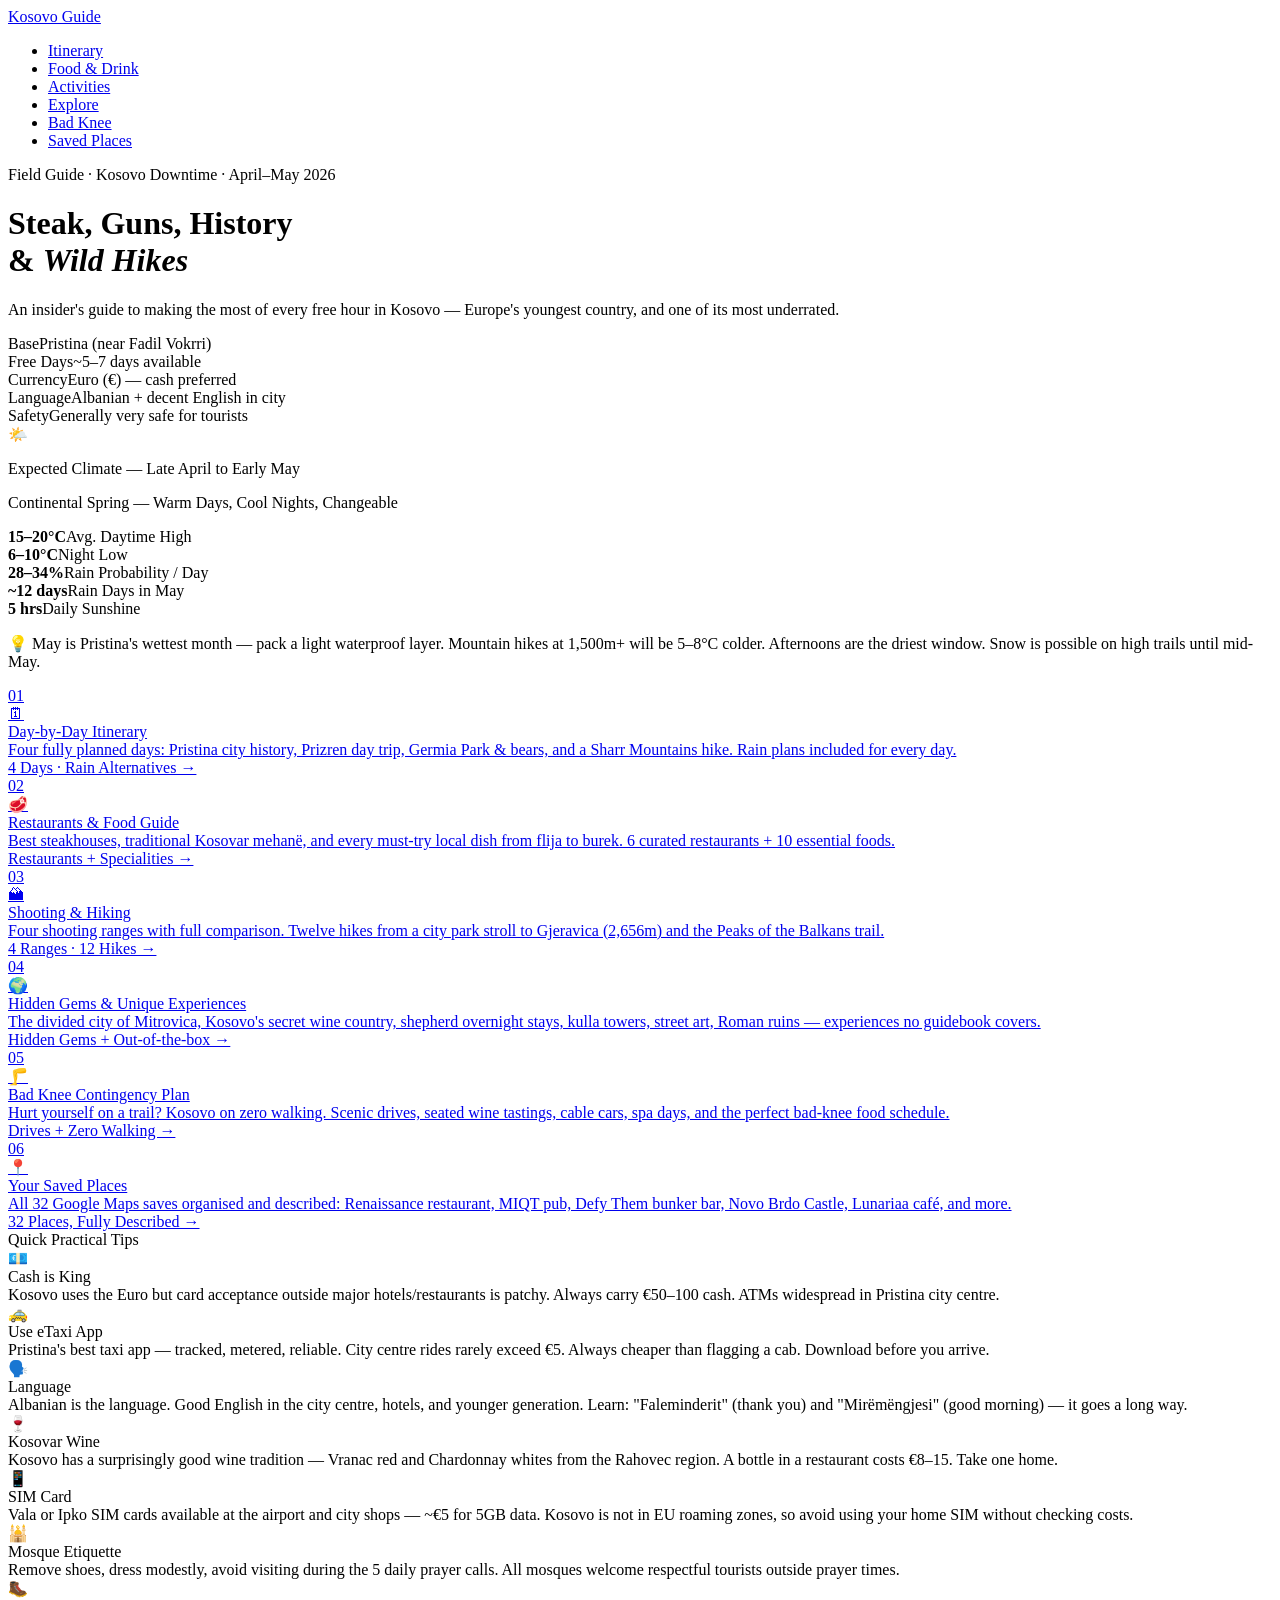
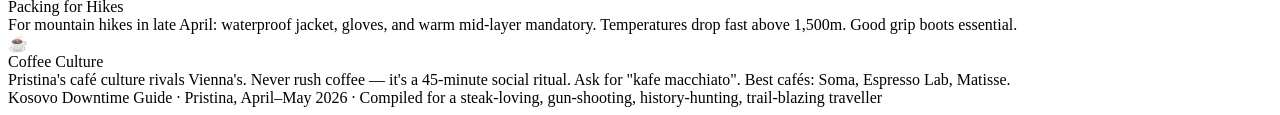
==== kos-trip/index.html @ 869a8394 "Add files via upload" ====
<!DOCTYPE html>
<html lang="en">
<head>
  <meta charset="UTF-8">
  <meta name="viewport" content="width=device-width, initial-scale=1.0">
  <title>Kosovo Downtime Guide — Steak, Guns, History & Wild Hikes</title>
  <link href="https://fonts.googleapis.com/css2?family=Playfair+Display:wght@400;700;900&family=IBM+Plex+Mono:wght@400;600&family=Lato:wght@300;400;700&display=swap" rel="stylesheet">
  <link rel="stylesheet" href="css/style.css">
</head>
<body>
<nav class="site-nav" aria-label="Site navigation">
  <div class="site-nav-inner">
    <a href="index.html" class="nav-brand">Kosovo Guide</a>
    <ul class="nav-links">
      <li><a href="itinerary.html">Itinerary</a></li>
      <li><a href="food.html">Food &amp; Drink</a></li>
      <li><a href="activities.html">Activities</a></li>
      <li><a href="explore.html">Explore</a></li>
      <li><a href="contingency.html">Bad Knee</a></li>
      <li><a href="saved-places.html">Saved Places</a></li>
    </ul>
  </div>
</nav>
<header class="masthead" role="banner">
  <div class="masthead-inner">
    <p class="masthead-eyebrow">Field Guide · Kosovo Downtime · April–May 2026</p>
    <h1>Steak, Guns, History<br>&amp; <em>Wild Hikes</em></h1>
    <p class="masthead-tagline">An insider's guide to making the most of every free hour in Kosovo — Europe's youngest country, and one of its most underrated.</p>
    <div class="masthead-meta">
      <div class="meta-item"><span class="meta-label">Base</span><span class="meta-value">Pristina (near Fadil Vokrri)</span></div>
      <div class="meta-item"><span class="meta-label">Free Days</span><span class="meta-value">~5–7 days available</span></div>
      <div class="meta-item"><span class="meta-label">Currency</span><span class="meta-value">Euro (€) — cash preferred</span></div>
      <div class="meta-item"><span class="meta-label">Language</span><span class="meta-value">Albanian + decent English in city</span></div>
      <div class="meta-item"><span class="meta-label">Safety</span><span class="meta-value">Generally very safe for tourists</span></div>
    </div>
  </div>
</header>
<section class="weather-strip" aria-label="Weather overview">
  <div class="weather-strip-inner">
    <div class="weather-icon" aria-hidden="true">🌤️</div>
    <div>
      <p class="weather-title">Expected Climate — Late April to Early May</p>
      <p class="weather-heading">Continental Spring — Warm Days, Cool Nights, Changeable</p>
      <div class="weather-stats">
        <div class="w-stat"><strong>15–20°C</strong><span>Avg. Daytime High</span></div>
        <div class="w-stat"><strong>6–10°C</strong><span>Night Low</span></div>
        <div class="w-stat"><strong>28–34%</strong><span>Rain Probability / Day</span></div>
        <div class="w-stat"><strong>~12 days</strong><span>Rain Days in May</span></div>
        <div class="w-stat"><strong>5 hrs</strong><span>Daily Sunshine</span></div>
      </div>
      <p class="weather-tip">💡 May is Pristina's wettest month — pack a light waterproof layer. Mountain hikes at 1,500m+ will be 5–8°C colder. Afternoons are the driest window. Snow is possible on high trails until mid-May.</p>
    </div>
  </div>
</section>
<main>
  <div class="container">
    <div class="home-grid" role="list">
      <a href="itinerary.html" class="home-card" role="listitem">
        <div class="home-card-top"><div class="home-card-num" aria-hidden="true">01</div><div class="home-card-emoji">🗓</div><div class="home-card-title">Day-by-Day Itinerary</div></div>
        <div class="home-card-body">Four fully planned days: Pristina city history, Prizren day trip, Germia Park &amp; bears, and a Sharr Mountains hike. Rain plans included for every day.</div>
        <div class="home-card-footer">4 Days · Rain Alternatives →</div>
      </a>
      <a href="food.html" class="home-card" role="listitem">
        <div class="home-card-top"><div class="home-card-num" aria-hidden="true">02</div><div class="home-card-emoji">🥩</div><div class="home-card-title">Restaurants &amp; Food Guide</div></div>
        <div class="home-card-body">Best steakhouses, traditional Kosovar mehanë, and every must-try local dish from flija to burek. 6 curated restaurants + 10 essential foods.</div>
        <div class="home-card-footer">Restaurants + Specialities →</div>
      </a>
      <a href="activities.html" class="home-card" role="listitem">
        <div class="home-card-top"><div class="home-card-num" aria-hidden="true">03</div><div class="home-card-emoji">🏔</div><div class="home-card-title">Shooting &amp; Hiking</div></div>
        <div class="home-card-body">Four shooting ranges with full comparison. Twelve hikes from a city park stroll to Gjeravica (2,656m) and the Peaks of the Balkans trail.</div>
        <div class="home-card-footer">4 Ranges · 12 Hikes →</div>
      </a>
      <a href="explore.html" class="home-card" role="listitem">
        <div class="home-card-top"><div class="home-card-num" aria-hidden="true">04</div><div class="home-card-emoji">🌍</div><div class="home-card-title">Hidden Gems &amp; Unique Experiences</div></div>
        <div class="home-card-body">The divided city of Mitrovica, Kosovo's secret wine country, shepherd overnight stays, kulla towers, street art, Roman ruins — experiences no guidebook covers.</div>
        <div class="home-card-footer">Hidden Gems + Out-of-the-box →</div>
      </a>
      <a href="contingency.html" class="home-card" role="listitem">
        <div class="home-card-top"><div class="home-card-num" aria-hidden="true">05</div><div class="home-card-emoji">🦵</div><div class="home-card-title">Bad Knee Contingency Plan</div></div>
        <div class="home-card-body">Hurt yourself on a trail? Kosovo on zero walking. Scenic drives, seated wine tastings, cable cars, spa days, and the perfect bad-knee food schedule.</div>
        <div class="home-card-footer">Drives + Zero Walking →</div>
      </a>
      <a href="saved-places.html" class="home-card" role="listitem">
        <div class="home-card-top"><div class="home-card-num" aria-hidden="true">06</div><div class="home-card-emoji">📍</div><div class="home-card-title">Your Saved Places</div></div>
        <div class="home-card-body">All 32 Google Maps saves organised and described: Renaissance restaurant, MIQT pub, Defy Them bunker bar, Novo Brdo Castle, Lunariaa café, and more.</div>
        <div class="home-card-footer">32 Places, Fully Described →</div>
      </a>
    </div>
    <div class="tips-strip" role="complementary" aria-label="Practical tips">
      <div class="tips-strip-title">Quick Practical Tips</div>
      <div class="tips-cols">
        <div class="tip-item"><div class="tip-icon">💶</div><div class="tip-head">Cash is King</div><div class="tip-text">Kosovo uses the Euro but card acceptance outside major hotels/restaurants is patchy. Always carry €50–100 cash. ATMs widespread in Pristina city centre.</div></div>
        <div class="tip-item"><div class="tip-icon">🚕</div><div class="tip-head">Use eTaxi App</div><div class="tip-text">Pristina's best taxi app — tracked, metered, reliable. City centre rides rarely exceed €5. Always cheaper than flagging a cab. Download before you arrive.</div></div>
        <div class="tip-item"><div class="tip-icon">🗣️</div><div class="tip-head">Language</div><div class="tip-text">Albanian is the language. Good English in the city centre, hotels, and younger generation. Learn: "Faleminderit" (thank you) and "Mirëmëngjesi" (good morning) — it goes a long way.</div></div>
        <div class="tip-item"><div class="tip-icon">🍷</div><div class="tip-head">Kosovar Wine</div><div class="tip-text">Kosovo has a surprisingly good wine tradition — Vranac red and Chardonnay whites from the Rahovec region. A bottle in a restaurant costs €8–15. Take one home.</div></div>
        <div class="tip-item"><div class="tip-icon">📱</div><div class="tip-head">SIM Card</div><div class="tip-text">Vala or Ipko SIM cards available at the airport and city shops — ~€5 for 5GB data. Kosovo is not in EU roaming zones, so avoid using your home SIM without checking costs.</div></div>
        <div class="tip-item"><div class="tip-icon">🕌</div><div class="tip-head">Mosque Etiquette</div><div class="tip-text">Remove shoes, dress modestly, avoid visiting during the 5 daily prayer calls. All mosques welcome respectful tourists outside prayer times.</div></div>
        <div class="tip-item"><div class="tip-icon">🥾</div><div class="tip-head">Packing for Hikes</div><div class="tip-text">For mountain hikes in late April: waterproof jacket, gloves, and warm mid-layer mandatory. Temperatures drop fast above 1,500m. Good grip boots essential.</div></div>
        <div class="tip-item"><div class="tip-icon">☕</div><div class="tip-head">Coffee Culture</div><div class="tip-text">Pristina's café culture rivals Vienna's. Never rush coffee — it's a 45-minute social ritual. Ask for "kafe macchiato". Best cafés: Soma, Espresso Lab, Matisse.</div></div>
      </div>
    </div>
  </div>
</main>
<footer>Kosovo Downtime Guide · Pristina, April–May 2026 · Compiled for a steak-loving, gun-shooting, history-hunting, trail-blazing traveller</footer>
</body>
</html>
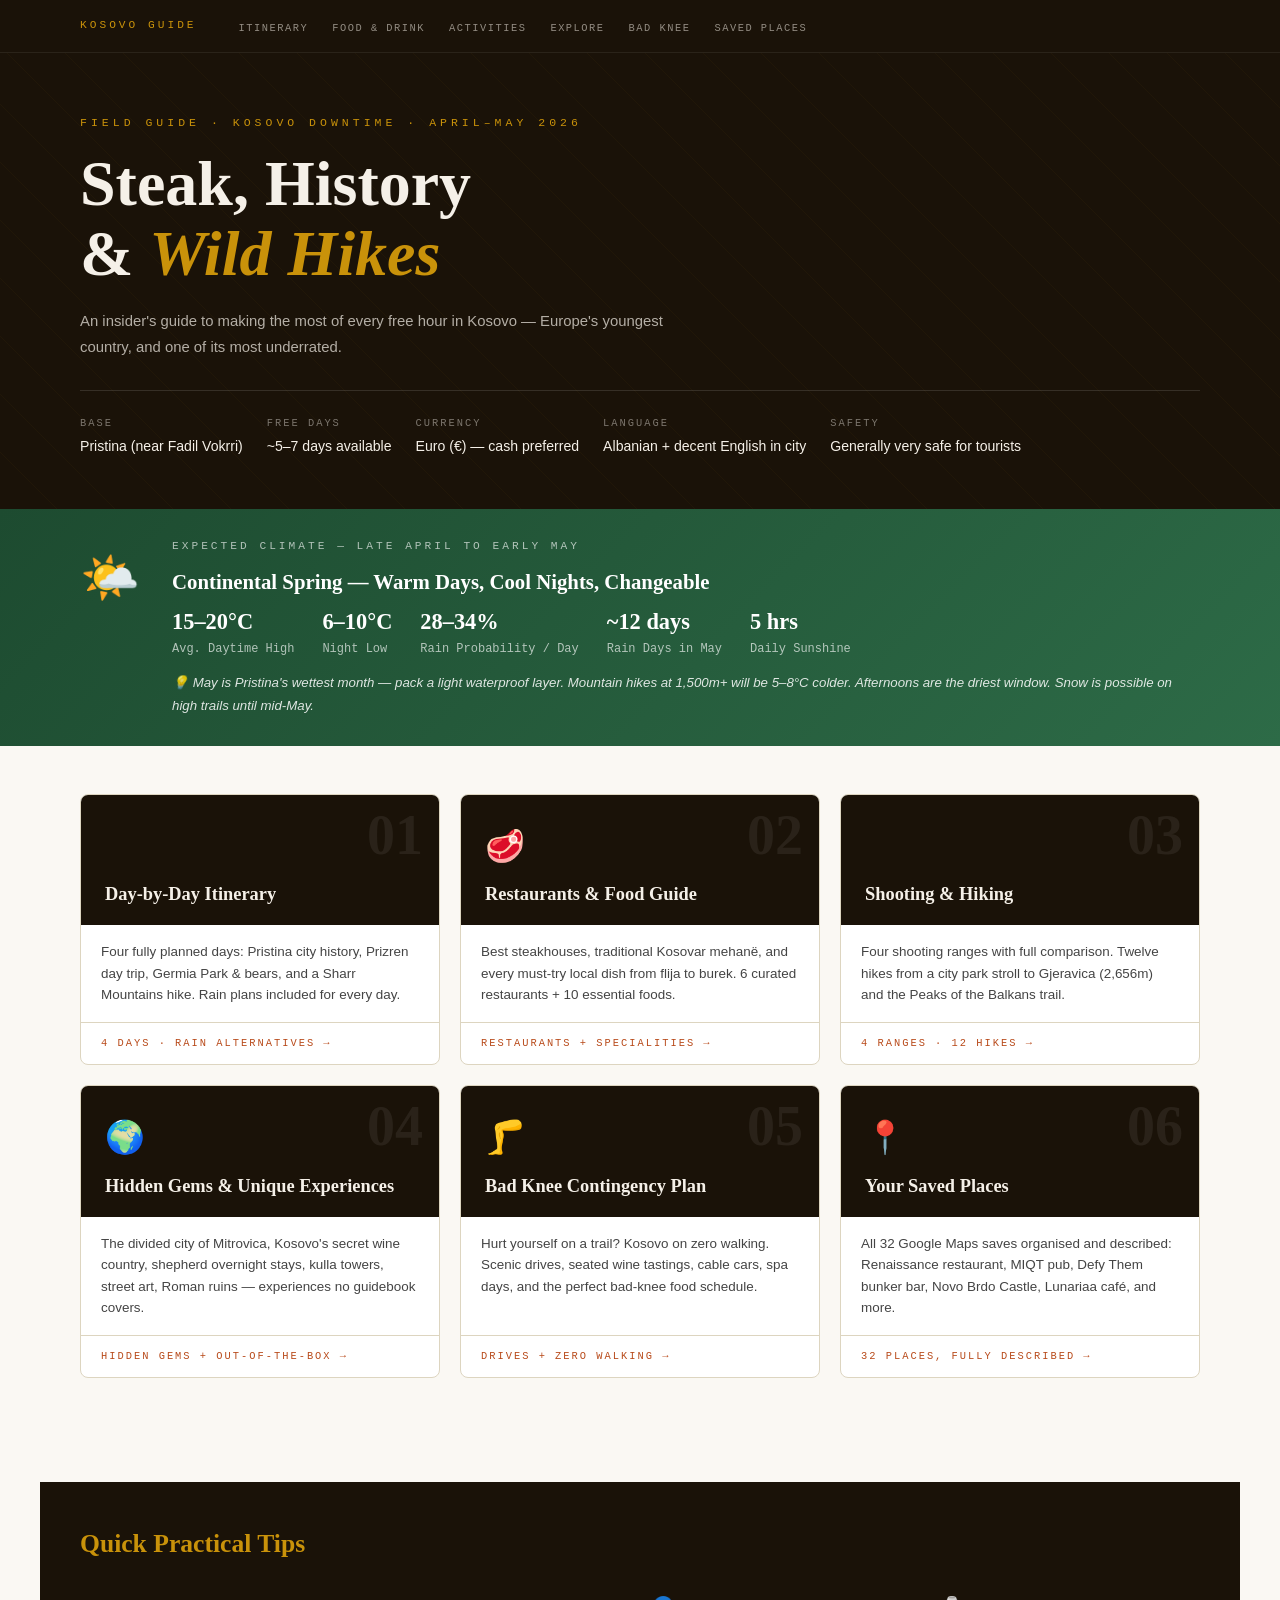
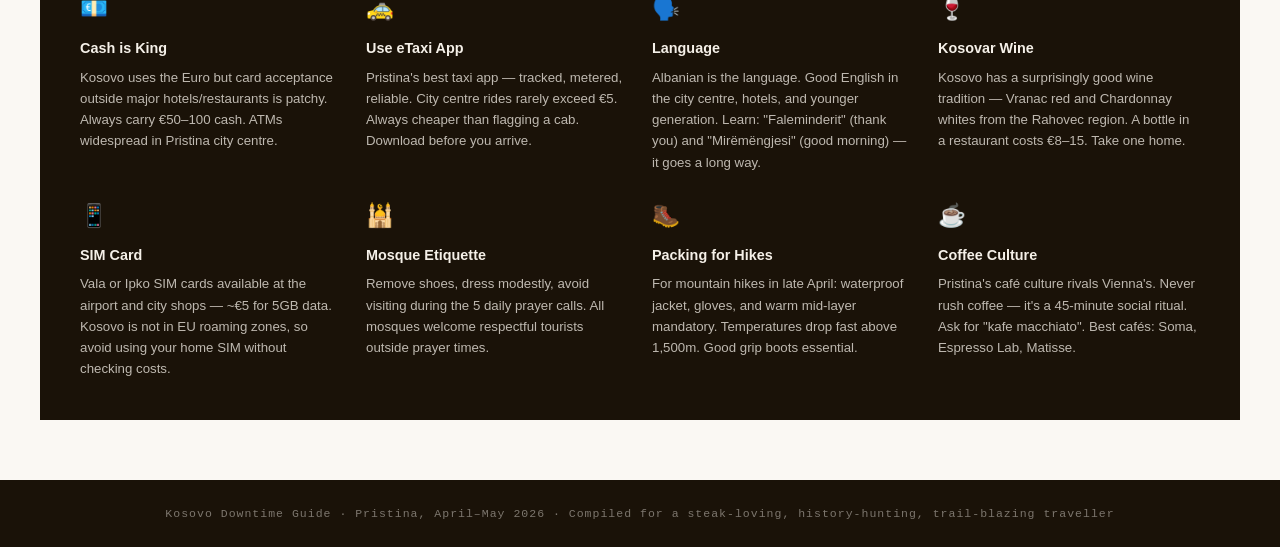
==== commit 952136e6: "guns removed from the footer" ====
--- a/kos-trip/index.html
+++ b/kos-trip/index.html
@@ -3,7 +3,7 @@
 <head>
   <meta charset="UTF-8">
   <meta name="viewport" content="width=device-width, initial-scale=1.0">
-  <title>Kosovo Downtime Guide — Steak, Guns, History & Wild Hikes</title>
+  <title>Kosovo Downtime Guide — Steak, History & Wild Hikes</title>
   <link href="https://fonts.googleapis.com/css2?family=Playfair+Display:wght@400;700;900&family=IBM+Plex+Mono:wght@400;600&family=Lato:wght@300;400;700&display=swap" rel="stylesheet">
   <link rel="stylesheet" href="css/style.css">
 </head>
@@ -24,7 +24,7 @@
 <header class="masthead" role="banner">
   <div class="masthead-inner">
     <p class="masthead-eyebrow">Field Guide · Kosovo Downtime · April–May 2026</p>
-    <h1>Steak, Guns, History<br>&amp; <em>Wild Hikes</em></h1>
+    <h1>Steak, History<br>&amp; <em>Wild Hikes</em></h1>
     <p class="masthead-tagline">An insider's guide to making the most of every free hour in Kosovo — Europe's youngest country, and one of its most underrated.</p>
     <div class="masthead-meta">
       <div class="meta-item"><span class="meta-label">Base</span><span class="meta-value">Pristina (near Fadil Vokrri)</span></div>
@@ -101,6 +101,6 @@
     </div>
   </div>
 </main>
-<footer>Kosovo Downtime Guide · Pristina, April–May 2026 · Compiled for a steak-loving, gun-shooting, history-hunting, trail-blazing traveller</footer>
+<footer>Kosovo Downtime Guide · Pristina, April–May 2026 · Compiled for a steak-loving, history-hunting, trail-blazing traveller</footer>
 </body>
 </html>
--- a/kos-trip/css/style.css
+++ b/kos-trip/css/style.css
@@ -0,0 +1,715 @@
+/* ════════════════════════════════════════════════════════════
+   Kosovo Downtime Guide — Global Stylesheet
+   Shared across all pages. Page-specific overrides live
+   in <style> blocks on each HTML file (kept minimal).
+   ════════════════════════════════════════════════════════════ */
+
+/* ─── CUSTOM PROPERTIES ─── */
+:root {
+  --ink:    #1a1208;
+  --cream:  #f5f0e8;
+  --gold:   #c9920a;
+  --rust:   #b84a1a;
+  --forest: #1d4b30;
+  --smoke:  #8a8070;
+  --pale:   #faf8f3;
+  --border: #ddd5c0;
+}
+
+/* ─── RESET ─── */
+*, *::before, *::after { box-sizing: border-box; margin: 0; padding: 0; }
+img { display: block; max-width: 100%; }
+
+/* ─── BASE ─── */
+body {
+  background: var(--pale);
+  color: var(--ink);
+  font-family: 'Lato', sans-serif;
+  font-weight: 300;
+  line-height: 1.7;
+}
+
+/* ─── SITE NAVIGATION ─── */
+.site-nav {
+  background: var(--ink);
+  position: sticky;
+  top: 0;
+  z-index: 100;
+  border-bottom: 1px solid rgba(255,255,255,0.07);
+}
+.site-nav-inner {
+  max-width: 1200px;
+  margin: 0 auto;
+  padding: 0 40px;
+  display: flex;
+  align-items: center;
+  gap: 32px;
+  height: 52px;
+}
+.nav-brand {
+  font-family: 'IBM Plex Mono', monospace;
+  font-size: 0.7rem;
+  letter-spacing: 3px;
+  text-transform: uppercase;
+  color: var(--gold);
+  text-decoration: none;
+  white-space: nowrap;
+  flex-shrink: 0;
+}
+.nav-links {
+  list-style: none;
+  display: flex;
+  align-items: center;
+  gap: 4px;
+  flex-wrap: wrap;
+  overflow: hidden;
+}
+.nav-links a {
+  font-family: 'IBM Plex Mono', monospace;
+  font-size: 0.65rem;
+  letter-spacing: 1.5px;
+  text-transform: uppercase;
+  color: rgba(245,240,232,0.55);
+  text-decoration: none;
+  padding: 6px 10px;
+  border-radius: 3px;
+  transition: background 0.15s, color 0.15s;
+  white-space: nowrap;
+}
+.nav-links a:hover,
+.nav-links a.active {
+  background: rgba(201,146,10,0.15);
+  color: var(--gold);
+}
+
+/* ─── MASTHEAD (home page only) ─── */
+.masthead {
+  background: var(--ink);
+  color: var(--cream);
+  padding: 0;
+  position: relative;
+  overflow: hidden;
+}
+.masthead::before {
+  content: '';
+  position: absolute;
+  inset: 0;
+  background: repeating-linear-gradient(
+    45deg,
+    transparent,
+    transparent 40px,
+    rgba(201,146,10,0.04) 40px,
+    rgba(201,146,10,0.04) 41px
+  );
+}
+.masthead-inner {
+  max-width: 1200px;
+  margin: 0 auto;
+  padding: 60px 40px 50px;
+  position: relative;
+  z-index: 1;
+}
+.masthead-eyebrow {
+  font-family: 'IBM Plex Mono', monospace;
+  font-size: 0.72rem;
+  letter-spacing: 4px;
+  text-transform: uppercase;
+  color: var(--gold);
+  margin-bottom: 16px;
+}
+.masthead h1 {
+  font-family: 'Playfair Display', serif;
+  font-size: clamp(2.4rem, 5vw, 4.2rem);
+  font-weight: 900;
+  line-height: 1.1;
+  margin-bottom: 20px;
+}
+.masthead h1 em {
+  font-style: italic;
+  color: var(--gold);
+}
+.masthead-tagline {
+  opacity: 0.7;
+  max-width: 600px;
+  font-size: 0.93rem;
+  margin-top: 14px;
+}
+.masthead-meta {
+  display: flex;
+  flex-wrap: wrap;
+  gap: 24px;
+  margin-top: 30px;
+  padding-top: 24px;
+  border-top: 1px solid rgba(255,255,255,0.12);
+}
+.meta-item { display: flex; flex-direction: column; gap: 2px; }
+.meta-label {
+  font-family: 'IBM Plex Mono', monospace;
+  font-size: 0.65rem;
+  letter-spacing: 2px;
+  text-transform: uppercase;
+  color: rgba(245,240,232,0.45);
+}
+.meta-value { font-size: 0.88rem; color: var(--cream); font-weight: 400; }
+
+/* ─── PAGE HERO (inner pages) ─── */
+.page-hero {
+  background: var(--ink);
+  color: var(--cream);
+  padding: 0;
+  position: relative;
+  overflow: hidden;
+}
+.page-hero::before {
+  content: '';
+  position: absolute;
+  inset: 0;
+  background: repeating-linear-gradient(
+    45deg, transparent, transparent 40px,
+    rgba(201,146,10,0.03) 40px, rgba(201,146,10,0.03) 41px
+  );
+}
+.page-hero-inner {
+  max-width: 1200px;
+  margin: 0 auto;
+  padding: 40px 40px 36px;
+  position: relative;
+  z-index: 1;
+}
+.page-hero-eyebrow {
+  font-family: 'IBM Plex Mono', monospace;
+  font-size: 0.65rem;
+  letter-spacing: 3px;
+  text-transform: uppercase;
+  color: var(--gold);
+  margin-bottom: 10px;
+}
+.page-hero h1 {
+  font-family: 'Playfair Display', serif;
+  font-size: clamp(1.6rem, 3.5vw, 2.6rem);
+  font-weight: 700;
+  line-height: 1.15;
+}
+
+/* ─── WEATHER BANNER ─── */
+.weather-strip {
+  background: linear-gradient(135deg, var(--forest) 0%, #2d6b47 100%);
+  color: white;
+}
+.weather-strip-inner {
+  max-width: 1200px;
+  margin: 0 auto;
+  padding: 28px 40px;
+  display: grid;
+  grid-template-columns: auto 1fr;
+  gap: 32px;
+  align-items: start;
+}
+.weather-icon { font-size: 3rem; }
+.weather-title {
+  font-family: 'IBM Plex Mono', monospace;
+  font-size: 0.7rem;
+  letter-spacing: 3px;
+  text-transform: uppercase;
+  opacity: 0.65;
+  margin-bottom: 8px;
+}
+.weather-heading {
+  font-family: 'Playfair Display', serif;
+  font-size: 1.3rem;
+  font-weight: 700;
+  margin-bottom: 8px;
+}
+.weather-stats {
+  display: flex;
+  flex-wrap: wrap;
+  gap: 28px;
+  margin-top: 12px;
+}
+.w-stat strong {
+  display: block;
+  font-family: 'Playfair Display', serif;
+  font-size: 1.4rem;
+  font-weight: 700;
+  line-height: 1;
+}
+.w-stat span {
+  font-size: 0.75rem;
+  opacity: 0.65;
+  font-family: 'IBM Plex Mono', monospace;
+}
+.weather-tip {
+  margin-top: 12px;
+  font-size: 0.83rem;
+  opacity: 0.85;
+  font-style: italic;
+}
+
+/* ─── CONTAINER ─── */
+.container { max-width: 1200px; margin: 0 auto; padding: 0 40px; }
+
+/* ─── SECTION HEADERS ─── */
+.section-head {
+  display: flex;
+  align-items: flex-end;
+  gap: 20px;
+  padding: 48px 0 20px;
+  border-bottom: 2px solid var(--ink);
+  margin-bottom: 32px;
+}
+.section-number {
+  font-family: 'Playfair Display', serif;
+  font-size: 5rem;
+  font-weight: 900;
+  line-height: 0.85;
+  color: var(--border);
+}
+.section-tag {
+  font-family: 'IBM Plex Mono', monospace;
+  font-size: 0.65rem;
+  letter-spacing: 3px;
+  text-transform: uppercase;
+  color: var(--rust);
+  margin-bottom: 4px;
+}
+.section-title {
+  font-family: 'Playfair Display', serif;
+  font-size: 1.9rem;
+  font-weight: 700;
+  line-height: 1.15;
+}
+
+/* Sub-section headers (A, B, C within bad knee plan) */
+.sub-section-head {
+  display: flex;
+  align-items: flex-end;
+  gap: 20px;
+  padding-top: 0;
+  margin-top: 0;
+  padding-bottom: 16px;
+  border-bottom: 2px solid var(--ink);
+  margin-bottom: 28px;
+}
+.sub-section-number {
+  font-family: 'Playfair Display', serif;
+  font-size: 3rem;
+  font-weight: 900;
+  line-height: 0.85;
+  color: var(--border);
+}
+.sub-section-title {
+  font-family: 'Playfair Display', serif;
+  font-size: 1.4rem;
+  font-weight: 700;
+  line-height: 1.15;
+}
+
+/* ─── DAY CARDS ─── */
+.days-grid { margin-bottom: 56px; }
+.day-card {
+  border: 1px solid var(--border);
+  background: white;
+  display: grid;
+  grid-template-columns: 80px 1fr;
+  margin-bottom: -1px;
+}
+.day-card:first-child { border-radius: 6px 6px 0 0; }
+.day-card:last-child  { border-radius: 0 0 6px 6px; margin-bottom: 0; }
+.day-sidebar {
+  background: var(--ink);
+  color: var(--cream);
+  display: flex;
+  flex-direction: column;
+  align-items: center;
+  justify-content: center;
+  padding: 24px 12px;
+  writing-mode: vertical-rl;
+  text-align: center;
+}
+.day-label {
+  font-family: 'IBM Plex Mono', monospace;
+  font-size: 0.65rem;
+  letter-spacing: 3px;
+  text-transform: uppercase;
+  color: rgba(245,240,232,0.5);
+  margin-bottom: 8px;
+  writing-mode: vertical-rl;
+}
+.day-num {
+  font-family: 'Playfair Display', serif;
+  font-size: 1.8rem;
+  font-weight: 900;
+  writing-mode: vertical-rl;
+  color: var(--gold);
+}
+.day-content { padding: 24px 28px; }
+.day-theme {
+  font-family: 'Playfair Display', serif;
+  font-size: 1.25rem;
+  font-weight: 700;
+  margin-bottom: 16px;
+  color: var(--ink);
+}
+.day-theme .theme-type {
+  font-family: 'IBM Plex Mono', monospace;
+  font-size: 0.65rem;
+  letter-spacing: 2px;
+  text-transform: uppercase;
+  color: var(--rust);
+  display: block;
+  margin-bottom: 4px;
+  font-weight: 400;
+}
+
+/* ─── TIMELINE ─── */
+.timeline { display: flex; flex-direction: column; }
+.t-item {
+  display: grid;
+  grid-template-columns: 70px 1fr;
+  border-left: 2px solid var(--border);
+  margin-left: 35px;
+}
+.t-item:last-child { border-left: 2px solid transparent; }
+.t-time {
+  font-family: 'IBM Plex Mono', monospace;
+  font-size: 0.7rem;
+  color: var(--smoke);
+  padding: 4px 0 18px;
+  margin-left: -36px;
+  position: relative;
+}
+.t-time::before {
+  content: '';
+  width: 8px;
+  height: 8px;
+  background: var(--gold);
+  border-radius: 50%;
+  position: absolute;
+  right: -5px;
+  top: 7px;
+  border: 2px solid white;
+  box-shadow: 0 0 0 2px var(--gold);
+}
+.t-body { padding: 2px 0 18px 16px; }
+.t-title { font-weight: 700; font-size: 0.92rem; margin-bottom: 3px; color: var(--ink); }
+.t-desc  { font-size: 0.84rem; color: #444; line-height: 1.55; }
+
+/* ─── TAGS ─── */
+.tags-row { display: flex; flex-wrap: wrap; gap: 6px; margin-top: 6px; }
+.tag {
+  font-family: 'IBM Plex Mono', monospace;
+  font-size: 0.65rem;
+  letter-spacing: 1px;
+  text-transform: uppercase;
+  padding: 2px 8px;
+  border-radius: 3px;
+  font-weight: 600;
+}
+.tag-food    { background: #fff0d4; color: #7a4800; border: 1px solid #e8c87a; }
+.tag-history { background: #e8f0e4; color: #244a1e; border: 1px solid #a8cc9a; }
+.tag-hike    { background: #e2f0f5; color: #1a4a5e; border: 1px solid #88bbd0; }
+.tag-gun     { background: #f5e8e4; color: #6a2010; border: 1px solid #d4908a; }
+.tag-local   { background: #f0eaf5; color: #42206a; border: 1px solid #c0a0d8; }
+.tag-gem     { background: #fdf0d0; color: #5a4000; border: 1px solid #d8b860; }
+
+/* ─── CALLOUT BOXES ─── */
+.callout {
+  border-radius: 6px;
+  padding: 16px 20px;
+  margin-top: 12px;
+  font-size: 0.83rem;
+  line-height: 1.6;
+}
+.callout-tip  { background: #fffbe6; border-left: 4px solid var(--gold); }
+.callout-rain { background: #e8f3fb; border-left: 4px solid #3a8fc0; }
+.callout-res  { background: #f5f0fa; border-left: 4px solid #8060b0; }
+.callout-warn { background: #fff3e8; border-left: 4px solid var(--rust); }
+.callout strong { font-weight: 700; color: var(--ink); }
+
+/* ─── RESTAURANT CARDS ─── */
+.rest-grid {
+  display: grid;
+  grid-template-columns: repeat(auto-fill, minmax(300px, 1fr));
+  gap: 18px;
+  margin-bottom: 48px;
+}
+.rest-card {
+  background: white;
+  border: 1px solid var(--border);
+  border-radius: 6px;
+  overflow: hidden;
+  transition: transform 0.15s, box-shadow 0.15s;
+}
+.rest-card:hover { transform: translateY(-2px); box-shadow: 0 8px 24px rgba(26,18,8,0.09); }
+.rest-header {
+  padding: 16px 20px;
+  border-bottom: 1px solid var(--border);
+  display: flex;
+  align-items: flex-start;
+  justify-content: space-between;
+  gap: 12px;
+}
+.rest-name {
+  font-family: 'Playfair Display', serif;
+  font-size: 1.05rem;
+  font-weight: 700;
+  margin-bottom: 2px;
+}
+.rest-type {
+  font-family: 'IBM Plex Mono', monospace;
+  font-size: 0.65rem;
+  color: var(--rust);
+  letter-spacing: 1.5px;
+  text-transform: uppercase;
+}
+.rest-price {
+  font-family: 'IBM Plex Mono', monospace;
+  font-size: 0.75rem;
+  color: var(--forest);
+  font-weight: 600;
+  white-space: nowrap;
+}
+.rest-body { padding: 14px 20px; font-size: 0.84rem; line-height: 1.6; color: #333; }
+.rest-must {
+  margin-top: 10px;
+  font-size: 0.8rem;
+  background: #f7f3ee;
+  border-radius: 4px;
+  padding: 8px 12px;
+}
+.rest-must strong { color: var(--ink); }
+
+/* ─── GUN / ACTIVITY CARDS ─── */
+.gun-grid {
+  display: grid;
+  grid-template-columns: repeat(auto-fill, minmax(280px, 1fr));
+  gap: 16px;
+  margin-bottom: 48px;
+}
+.gun-card {
+  background: white;
+  border: 1px solid var(--border);
+  border-radius: 6px;
+  padding: 20px;
+}
+.gun-name { font-family: 'Playfair Display', serif; font-size: 1rem; font-weight: 700; margin-bottom: 4px; }
+.gun-sub {
+  font-family: 'IBM Plex Mono', monospace;
+  font-size: 0.65rem;
+  color: var(--rust);
+  letter-spacing: 1.5px;
+  text-transform: uppercase;
+  margin-bottom: 10px;
+}
+.gun-body { font-size: 0.84rem; line-height: 1.6; color: #333; }
+
+/* ─── FOOD TABLE ─── */
+.food-table {
+  width: 100%;
+  border-collapse: collapse;
+  margin-bottom: 48px;
+  background: white;
+  border: 1px solid var(--border);
+  border-radius: 6px;
+  overflow: hidden;
+  font-size: 0.875rem;
+}
+.food-table thead { background: var(--ink); color: var(--cream); }
+.food-table th {
+  padding: 12px 16px;
+  text-align: left;
+  font-family: 'IBM Plex Mono', monospace;
+  font-size: 0.7rem;
+  letter-spacing: 2px;
+  text-transform: uppercase;
+  font-weight: 600;
+}
+.food-table td { padding: 11px 16px; border-bottom: 1px solid var(--border); vertical-align: top; }
+.food-table tr:last-child td { border-bottom: none; }
+.food-table tr:hover td { background: #faf8f2; }
+.food-name    { font-weight: 700; font-family: 'Playfair Display', serif; font-size: 0.92rem; }
+.food-origin  { font-family: 'IBM Plex Mono', monospace; font-size: 0.7rem; color: var(--smoke); }
+
+/* ─── HIKE CARDS ─── */
+.hike-grid {
+  display: grid;
+  grid-template-columns: repeat(auto-fill, minmax(280px, 1fr));
+  gap: 18px;
+  margin-bottom: 48px;
+}
+.hike-card { background: white; border: 1px solid var(--border); border-radius: 6px; overflow: hidden; }
+.hike-header { background: var(--forest); color: white; padding: 16px 20px; }
+.hike-diff {
+  font-family: 'IBM Plex Mono', monospace;
+  font-size: 0.65rem;
+  letter-spacing: 2px;
+  text-transform: uppercase;
+  opacity: 0.7;
+  margin-bottom: 4px;
+}
+.hike-name { font-family: 'Playfair Display', serif; font-size: 1.05rem; font-weight: 700; }
+.hike-stats {
+  display: flex;
+  gap: 16px;
+  margin-top: 8px;
+  font-size: 0.78rem;
+  opacity: 0.8;
+  font-family: 'IBM Plex Mono', monospace;
+}
+.hike-body { padding: 14px 20px; font-size: 0.84rem; line-height: 1.6; color: #333; }
+.hike-tip { margin-top: 10px; font-size: 0.78rem; color: var(--forest); font-style: italic; }
+
+/* ─── HIDDEN GEMS LIST ─── */
+.gems-list { list-style: none; margin-bottom: 48px; }
+.gem-item {
+  display: grid;
+  grid-template-columns: 44px 1fr;
+  border-bottom: 1px solid var(--border);
+  padding: 20px 0;
+  align-items: start;
+}
+.gem-item:last-child { border-bottom: none; }
+.gem-num {
+  font-family: 'Playfair Display', serif;
+  font-size: 2.2rem;
+  font-weight: 900;
+  color: var(--border);
+  line-height: 1;
+  margin-top: 2px;
+}
+.gem-name { font-family: 'Playfair Display', serif; font-size: 1rem; font-weight: 700; margin-bottom: 4px; }
+.gem-desc { font-size: 0.85rem; color: #333; line-height: 1.6; }
+
+/* ─── EXPERIENCE CARDS (out-of-the-box) ─── */
+.exp-list { margin-bottom: 48px; }
+.exp-card {
+  background: white;
+  border: 1px solid var(--border);
+  border-radius: 8px;
+  margin-bottom: 16px;
+  overflow: hidden;
+  display: grid;
+  grid-template-columns: 6px 1fr;
+}
+.exp-accent { /* set background colour via inline style per card */ }
+.exp-body { padding: 20px 24px; }
+.exp-tag {
+  font-family: 'IBM Plex Mono', monospace;
+  font-size: 0.65rem;
+  letter-spacing: 2px;
+  text-transform: uppercase;
+  margin-bottom: 6px;
+}
+.exp-title {
+  font-family: 'Playfair Display', serif;
+  font-size: 1.15rem;
+  font-weight: 700;
+  margin-bottom: 10px;
+}
+.exp-text { font-size: 0.87rem; line-height: 1.65; color: #333; margin-bottom: 10px; }
+.exp-tip {
+  border-radius: 4px;
+  padding: 10px 14px;
+  font-size: 0.82rem;
+  line-height: 1.6;
+}
+
+/* ─── TIPS STRIP ─── */
+.tips-strip {
+  background: var(--ink);
+  color: var(--cream);
+  padding: 40px;
+  margin: 48px -40px;
+}
+.tips-strip-title {
+  font-family: 'Playfair Display', serif;
+  font-size: 1.6rem;
+  font-weight: 700;
+  margin-bottom: 24px;
+  color: var(--gold);
+}
+.tips-cols { display: grid; grid-template-columns: repeat(auto-fill, minmax(240px, 1fr)); gap: 24px; }
+.tip-icon  { font-size: 1.4rem; margin-bottom: 8px; }
+.tip-head  { font-weight: 700; font-size: 0.9rem; margin-bottom: 6px; }
+.tip-text  { font-size: 0.83rem; opacity: 0.75; line-height: 1.6; }
+
+/* ─── HOME PAGE CARDS ─── */
+.home-grid {
+  display: grid;
+  grid-template-columns: repeat(auto-fill, minmax(280px, 1fr));
+  gap: 20px;
+  padding: 48px 0 56px;
+}
+.home-card {
+  background: white;
+  border: 1px solid var(--border);
+  border-radius: 8px;
+  overflow: hidden;
+  text-decoration: none;
+  color: var(--ink);
+  display: flex;
+  flex-direction: column;
+  transition: transform 0.15s, box-shadow 0.15s;
+}
+.home-card:hover { transform: translateY(-3px); box-shadow: 0 12px 32px rgba(26,18,8,0.1); }
+.home-card-top {
+  background: var(--ink);
+  padding: 24px 24px 20px;
+  position: relative;
+}
+.home-card-num {
+  font-family: 'Playfair Display', serif;
+  font-size: 3.5rem;
+  font-weight: 900;
+  color: rgba(255,255,255,0.07);
+  position: absolute;
+  top: 12px;
+  right: 16px;
+  line-height: 1;
+}
+.home-card-emoji { font-size: 2rem; margin-bottom: 10px; }
+.home-card-title {
+  font-family: 'Playfair Display', serif;
+  font-size: 1.15rem;
+  font-weight: 700;
+  color: var(--cream);
+  line-height: 1.2;
+}
+.home-card-body { padding: 16px 20px; font-size: 0.84rem; line-height: 1.6; color: #444; flex: 1; }
+.home-card-footer {
+  padding: 12px 20px;
+  border-top: 1px solid var(--border);
+  font-family: 'IBM Plex Mono', monospace;
+  font-size: 0.65rem;
+  letter-spacing: 2px;
+  text-transform: uppercase;
+  color: var(--rust);
+}
+
+/* ─── FOOTER ─── */
+footer {
+  background: var(--ink);
+  color: rgba(245,240,232,0.45);
+  text-align: center;
+  padding: 24px;
+  font-family: 'IBM Plex Mono', monospace;
+  font-size: 0.72rem;
+  letter-spacing: 1px;
+  margin-top: 60px;
+}
+
+/* ─── RESPONSIVE ─── */
+@media (max-width: 768px) {
+  .site-nav-inner { padding: 0 20px; gap: 16px; }
+  .nav-links a { padding: 4px 7px; }
+}
+@media (max-width: 640px) {
+  .masthead-inner,
+  .page-hero-inner,
+  .container { padding-left: 20px; padding-right: 20px; }
+  .weather-strip-inner { grid-template-columns: 1fr; padding: 20px; }
+  .tips-strip { margin-left: -20px; margin-right: -20px; padding: 28px 20px; }
+  .day-card { grid-template-columns: 56px 1fr; }
+  .section-number { font-size: 3rem; }
+  .home-grid { grid-template-columns: 1fr; }
+}
